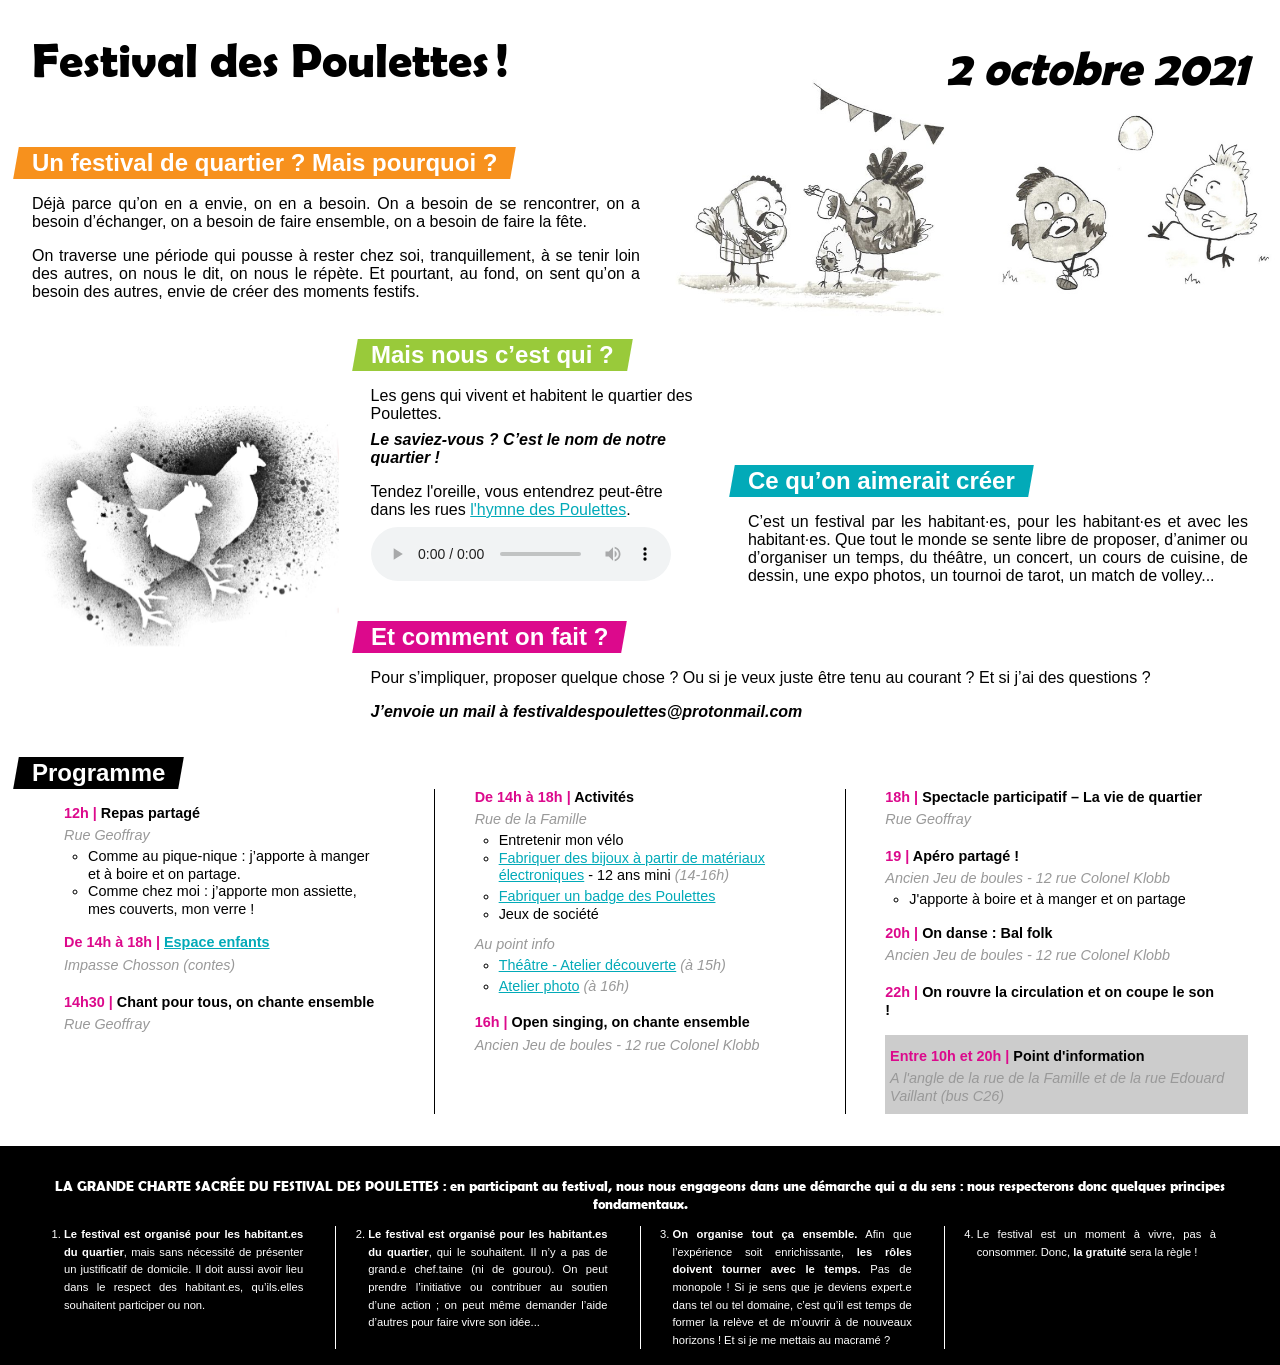
==== index.html @ a2ec7b3c "Bijoux" ====
<!DOCTYPE html>
<html lang="en">
<head>
  <meta http-equiv="Content-Type" content="text/html; charset=UTF-8">
  <meta name="viewport" content="width=device-width, initial-scale=1.0">
  <link href="./style.css" rel="stylesheet">
  <link
    rel="stylesheet"
    href="https://cdnjs.cloudflare.com/ajax/libs/animate.css/4.1.1/animate.min.css"
  />
  <title>Festival des Poulettes !</title>
</head>
  <body class="main">
    <main>
      <h1 class="animate__animated animate__bounceInLeft">Festival des Poulettes&nbsp;!<em class="animate__animated animate__bounceInRight animate__delay-1s">2 octobre 2021</em></h1>
      <div id="part1">
        <h2 class="animate__animated animate__flipInX animate__delay-2s">Un festival de quartier ? Mais pourquoi ?</h2>
        <p>Déjà parce qu’on en a envie, on en a besoin. On a besoin de se rencontrer, on a besoin d’échanger, on a besoin de faire ensemble, on a besoin de faire la fête.</p>
        <p>On traverse une période qui pousse à rester chez soi, tranquillement, à se tenir loin des autres, on nous le dit, on nous le répète. Et pourtant, au fond, on sent qu’on a besoin des autres, envie de créer des moments festifs.</p>
      </div>
      <div id="illu1">
        <img src="./assets/im1.jpg" />
        <img src="./assets/im3.jpg" />
      </div>
      <div id="illu2">
        <img src="./assets/im2.jpg" />
      </div>
      <div id="wrapper">
        <div id="part2">
          <h2 class="animate__animated animate__flipInX animate__delay-2s">Mais nous c’est qui ?</h2>
          <p>Les gens qui vivent et habitent le quartier des Poulettes. <em>Le saviez-vous ? C’est le nom de notre quartier !</em></p>
          <p>Tendez l'oreille, vous entendrez peut-être dans les rues <a href="./assets/Chanson des Poulettes.pdf">l'hymne des Poulettes</a>.
            <audio src="./assets/Chanson des Poulettes - Score.mp3" controls></audio>
          </p>
        </div>
        <div id="part3">
          <h2 class="animate__animated animate__flipInX animate__delay-2s">Ce qu’on aimerait créer</h2>
          <p>C’est un festival par les habitant·es, pour les habitant·es et avec les habitant·es. Que tout le monde se sente libre de proposer, d’animer ou d’organiser un temps, du théâtre, un concert, un cours de cuisine, de dessin, une expo photos, un tournoi de tarot, un match de volley...</p>
        </div>
        <div id="part4">
          <h2 class="animate__animated animate__flipInX animate__delay-2s">Et comment on fait ?</h2>
          <p>Pour s’impliquer, proposer quelque chose ? Ou si je veux juste être tenu au courant ? Et si j’ai des questions ?</p>
          <p><em style="text-align:left">J’envoie un mail à 
            <a href="#" class="cryptedmail" data-name="festivaldespoulettes" data-domain="protonmail" data-tld="com" onclick="window.location.href = 'mailto:' + this.dataset.name + '@' + this.dataset.domain + '.' + this.dataset.tld; return false;"></a></em></p>
        </div>
      </div>
      <div id="part5">
          <h2 class="animate__animated animate__flipInX animate__delay-2s">Programme</h2>
          <ol>
            <li style="display:none;">
              <em><b>11h | </b>Jeu de piste - les secrets du quartier</em>
              <i>Départ rue Geoffray</i>
            </li>
            <li>
              <em><b>12h | </b>Repas partagé</em>
              <i>Rue Geoffray</i>
              <ul>
                <li>Comme au pique-nique : j’apporte à manger et à boire et on partage.</li>
                <li>Comme chez moi : j’apporte mon assiette, mes couverts, mon verre !</li>
              </ul>
            </li>
            <li>
              <em><b>De 14h à 18h | </b><a href="./prog-comptine.html">Espace enfants</a></em>
              <i>Impasse Chosson (contes)</i>
            </li>
            <li>
              <em><b>14h30 | </b>Chant pour tous, on chante ensemble</em>
              <i>Rue Geoffray</i>
            </li>
            <li style="display:none;">
              <em><b>15h | </b>Jeu de piste - les secrets du quartier</em>
              Départ rue Geoffray
            </li>
            <li>
              <em><b>De 14h à 18h | </b>Activités</em>
              <i>Rue de la Famille</i>
              <ul style="margin-bottom:.8rem">
                <li>Entretenir mon vélo</li>
                <li><a href="./prog-bijoux.html">Fabriquer des bijoux à partir de matériaux électroniques</a> - 12 ans mini <i>(14-16h)</i></li>
                <li><a href="./prog-badge.html">Fabriquer un badge des Poulettes</a></li>
                <li>Jeux de société</li>
              </ul>
              <i>Au point info</i>
              <ul>
                <li><a href="./prog-theatre.html">Théâtre - Atelier découverte</a> <i>(à 15h)</i></li>
                <li><a href="./prog-photo.html">Atelier photo</a> <i>(à 16h)</i></li>
              </ul>
            </li>
            <li>
              <em><b>16h | </b>Open singing, on chante ensemble</em>
              <i>Ancien Jeu de boules - 12 rue Colonel Klobb</i>
            </li>

            <li>
              <em><b>18h | </b>Spectacle participatif – La vie de quartier</em>
              <i>Rue Geoffray</i>
            </li>
            <li>
              <em><b>19 | </b>Apéro partagé !</em>
              <i>Ancien Jeu de boules - 12 rue Colonel Klobb</i>
              <ul>
                <li>J'apporte à boire et à manger et on partage</li>
              </ul>
            </li>
            <li>
              <em><b>20h | </b>On danse : Bal folk</em>
              <i>Ancien Jeu de boules - 12 rue Colonel Klobb</i>
            </li>
            <li>
              <em><b>22h | </b>On rouvre la circulation et on coupe le son !</em>
            </li>

            <li class="highlight">
              <em><b>Entre 10h et 20h | </b>Point d'information</em>
              <i>A l'angle de la rue de la Famille et de la rue Edouard Vaillant (bus C26)</i>
            </li>

          </ol>
        </div>
    </main>
    <footer>
      <div class="inner">
        <p>LA GRANDE CHARTE SACRÉE DU FESTIVAL DES POULETTES : en participant au festival, nous nous engageons dans une démarche qui a du sens : nous respecterons donc quelques principes fondamentaux.</p>
        <ol>
          <li><em>Le festival est organisé pour les habitant.es du quartier</em>, mais sans nécessité de présenter un justificatif de domicile. Il doit aussi avoir lieu dans le respect des habitant.es, qu’ils.elles souhaitent participer ou non.</li>
          <li><em>Le festival est organisé pour les habitant.es du quartier</em>, qui le souhaitent. Il n’y a pas de grand.e chef.taine (ni de gourou). On peut prendre l’initiative ou contribuer au soutien d’une action ; on peut même demander l’aide d’autres pour faire vivre son idée...</li>
          <li><em>On organise tout ça ensemble.</em> Afin que l’expérience soit enrichissante, <em>les rôles doivent tourner avec le temps.</em> Pas de monopole ! Si je sens que je deviens expert.e dans tel ou tel domaine, c’est qu’il est temps de former la relève et de m’ouvrir à de nouveaux horizons ! Et si je me mettais au macramé ?</li>
          <li>Le festival est un moment à vivre, pas à consommer. Donc, <em>la gratuité</em> sera la règle !</li>
        </ol>
      </div>
    </footer>
  </body>
</html>
---- style.css ----
@font-face {
      font-family: "Berlin Sans";
      font-weight: bold;
      src: url("./assets/brlnsdb.ttf") ;
    }
    html, body{height:100%;font-family:Verdana, Geneva, Helvetica,Arial,sans-serif;}
    body {margin:0;}
    main {display:flex;flex-wrap: wrap;justify-content:space-between;padding:2rem;}
    footer {background:#000; color:#fff; min-height:5rem; padding:1rem 2rem;}
    footer p {font-family:"Berlin Sans", sans-serif;}
    img {max-height:15rem;max-width:100%;height:auto;z-index:-2;}
    main>div {position:relative;}
    #part1, #illu1 {flex-basis: 50%}
    #illu1 {display: flex;flex-direction: row;margin-top:-3rem;margin-right:-2rem;overflow:hidden;}
    #illu2 {align-self:center;text-align:center;}
    #part2, #part3 {align-self:end;}
    #part2 {flex-basis: 37%;}
    #part2  p {text-align: left}
    #part3 {flex-basis: 57%;}
    #part4 {flex-basis: 100%;}
    #part5 {flex-basis: 100%;}
    p {text-align: justify;}
    h1 {font-family:"Berlin Sans", sans-serif; font-size:3rem; margin-top:0; display:flex; justify-content: space-between;flex-basis:100%;flex-wrap:wrap;}
    h2 {display:inline-block;position: relative;background-color:currentColor;color:#fff;line-height:2rem;margin-bottom:0;}
    a {color:#02aab8;}
    audio {margin-top:.5rem;}
    #part1 h2 {background-color:#f7911d;}
    #part2 h2 {background-color:#99ca3a;}
    #part3 h2 {background-color:#02aab8}
    #part4 h2 {background-color:#dc098c;}
    #part2 em {display:block;}
    #part4 a {color:#000;font-weight:bold;text-decoration:none;}
    #part5 h2 {background-color:#000;}
    #part6 h2 {background-color:#000;}
    #wrapper {display: flex;flex-direction: row;flex: 1;flex-wrap:wrap;padding-left:2rem;justify-content:inherit}
    footer p {font-weight:bold;font-size:.9rem;text-align:center;}
    ol {display:flex;flex-direction:row;margin:0;padding:0;}
    ol>li {border-right: 1px solid #fff;flex-basis:25%;margin-left:2rem;padding-right:2rem;text-align:justify;font-size:.7rem;line-height:1.1rem;}
    ol>li:last-child {border-right:none}
    ol>li em {font-weight:bold; font-style: normal;}
    footer .inner, main {max-width:90rem;margin:auto;}
    #part5 ol {display:block; list-style: none;column-count: 3;column-rule: 1px solid #000;}
    #part5 ol>li {margin-top: 1rem;flex-basis:100%; break-inside: avoid;font-size:.9rem;}
    #part5 ol>li ul { margin:0; padding: 0 1.5rem;}
    #part5 ol>li em {display:block;margin-bottom:.3rem;}
    #part5 ol li {text-align:left;}
    #part5 b {display:inline;color:#dc098c;}
    #part5 i {font-style: italic;color:#999999 !important;padding-bottom:.2rem; display:inline-block;}
    main em {font-weight:bold;display:block;margin-top: .5rem;}
    h2:after {
    position: absolute;
    z-index: -1;
    content: "";
    right: -1rem;
    top: 0;
    height: 100%;
    width: 100%;
    background-color: inherit;
    transform: skewX(-10deg);
    }
    h2:before {
    z-index: -1;
    content: "";
    position: absolute;
    left: -1rem;
    top: 0;
    height: 100%;
    width: 100%;
    background-color: inherit;
    transform: skewX(-10deg);
    }
    .highlight { background:#ccc; padding:.3rem .3rem; }
    .detailbottom {text-align:center;}
    .detailbottom img {display:block;margin:auto;}
    .detailbottom a {display:inline;color:#fff !important;}
    .cryptedmail:after {content: attr(data-name) "@" attr(data-domain) "." attr(data-tld);}
    .cryptedphone:after {content: attr(data-name1) " " attr(data-name2) " " attr(data-name3) " " attr(data-name4) " " attr(data-name5);}

  @media screen and (max-width: 1023px) {
    #part1, #part2, #part3, #part4, #illu1, #illu2, #wrapper, footer li {flex-basis:100%;margin-bottom:1rem;border:none;padding-left:0;}
    footer ol {flex-wrap:wrap;}
    #part5 ol {column-count:1;}
    #illu1 {justify-content:center;margin:0;}
    #illu2 {order:1;}
    h1 {font-size:2rem;}
    h2 {font-size:1.3rem;}
    h1 em {text-align:right;flex-basis:100%;}
  }
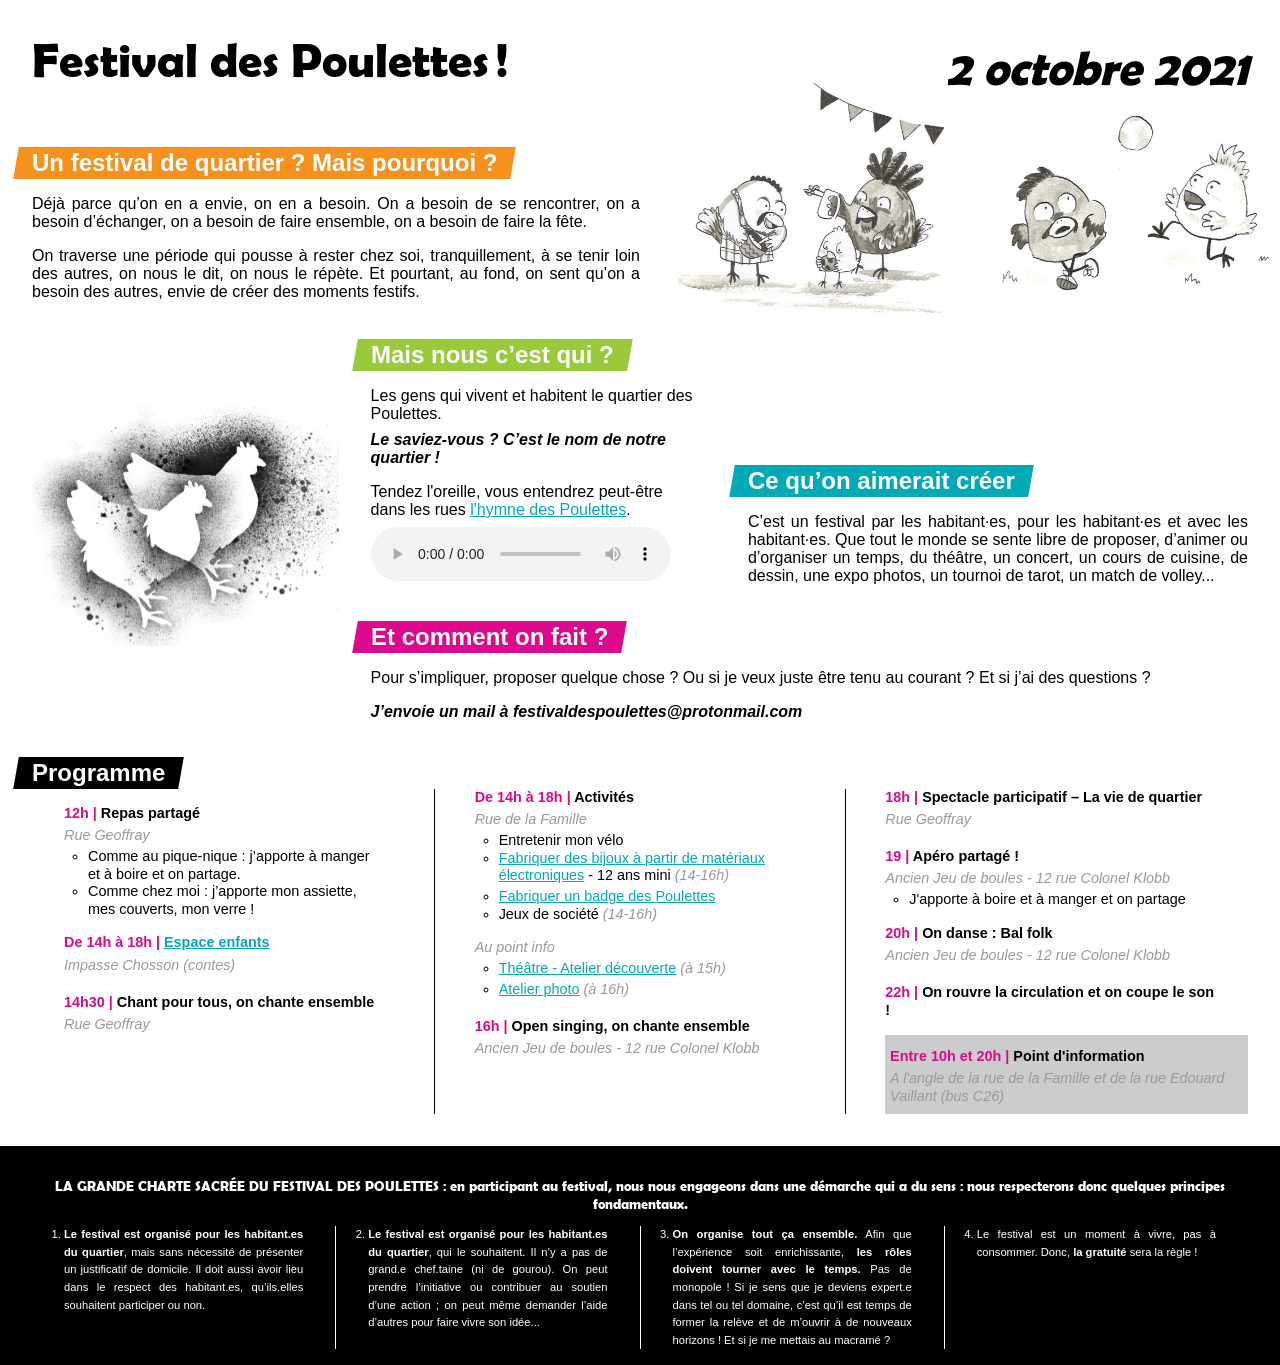
==== commit ace78001: "Update index.html Horaires" ====
--- a/index.html
+++ b/index.html
@@ -78,7 +78,7 @@
                 <li>Entretenir mon vélo</li>
                 <li><a href="./prog-bijoux.html">Fabriquer des bijoux à partir de matériaux électroniques</a> - 12 ans mini <i>(14-16h)</i></li>
                 <li><a href="./prog-badge.html">Fabriquer un badge des Poulettes</a></li>
-                <li>Jeux de société</li>
+                <li>Jeux de société <i>(14-16h)</i></li>
               </ul>
               <i>Au point info</i>
               <ul>
@@ -130,4 +130,4 @@
       </div>
     </footer>
   </body>
-</html>+</html>
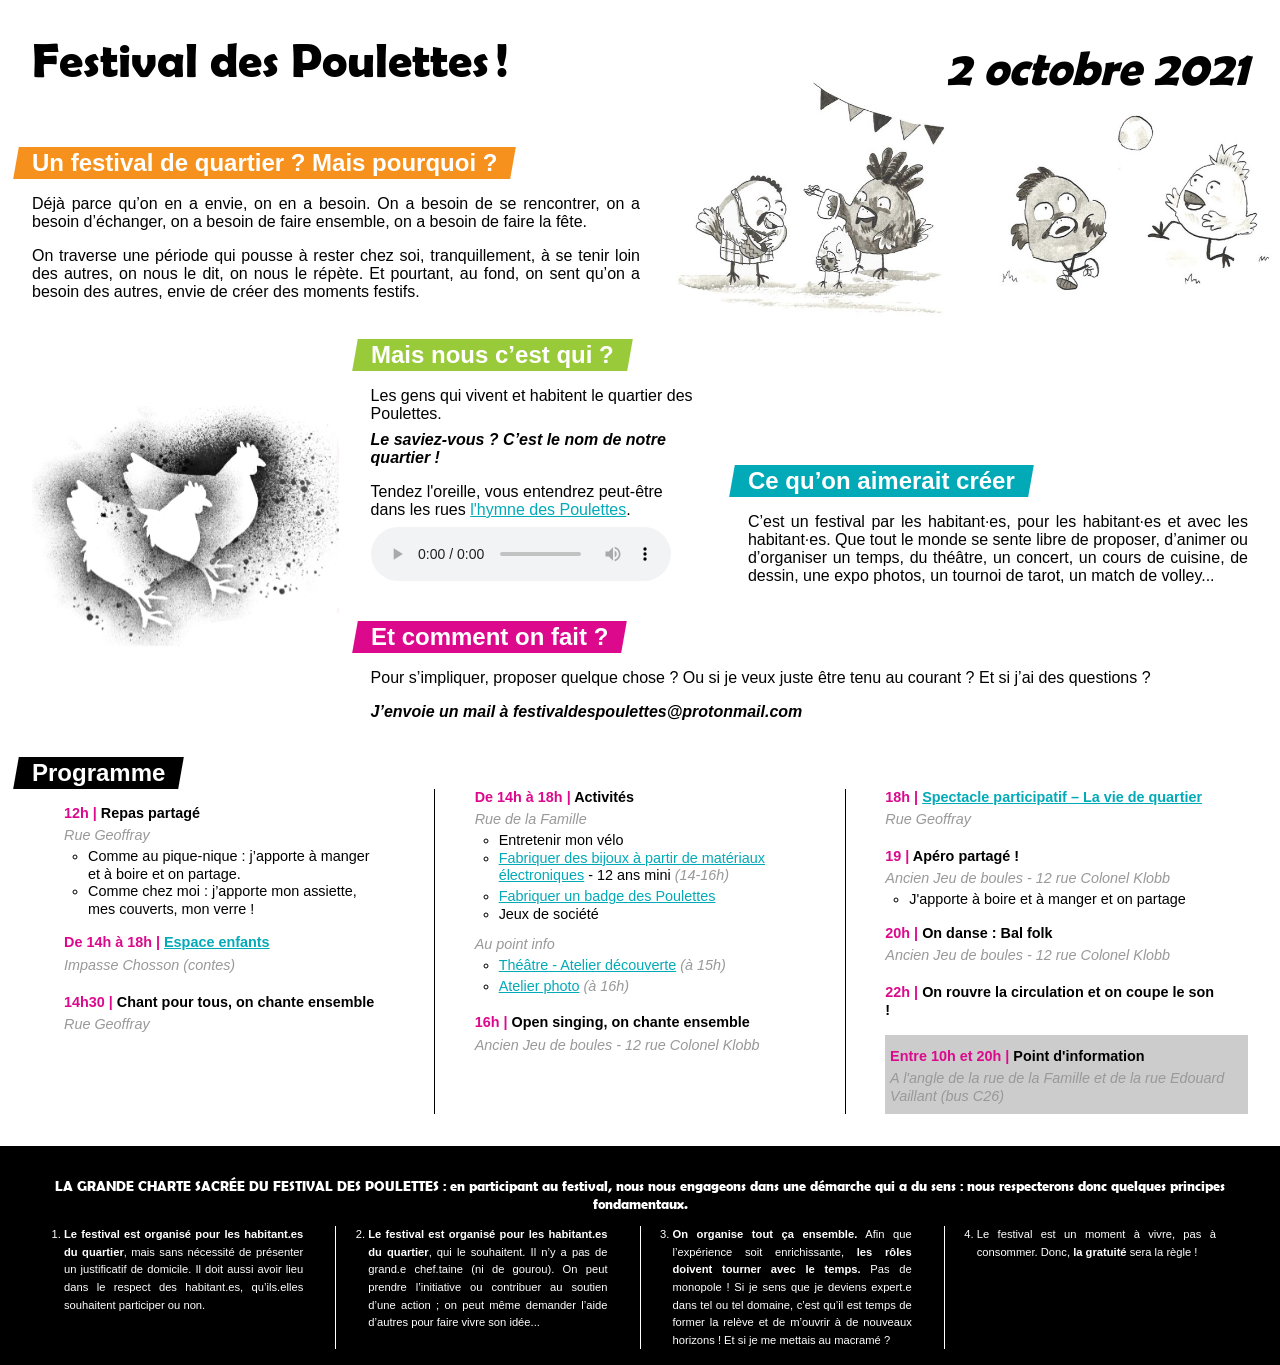
==== commit 564b17b9: "spectacle" ====
--- a/index.html
+++ b/index.html
@@ -78,7 +78,7 @@
                 <li>Entretenir mon vélo</li>
                 <li><a href="./prog-bijoux.html">Fabriquer des bijoux à partir de matériaux électroniques</a> - 12 ans mini <i>(14-16h)</i></li>
                 <li><a href="./prog-badge.html">Fabriquer un badge des Poulettes</a></li>
-                <li>Jeux de société <i>(14-16h)</i></li>
+                <li>Jeux de société</li>
               </ul>
               <i>Au point info</i>
               <ul>
@@ -92,7 +92,7 @@
             </li>
 
             <li>
-              <em><b>18h | </b>Spectacle participatif – La vie de quartier</em>
+              <em><b>18h | </b><a href="./prog-spectacle.html">Spectacle participatif – La vie de quartier</a></em>
               <i>Rue Geoffray</i>
             </li>
             <li>
@@ -130,4 +130,4 @@
       </div>
     </footer>
   </body>
-</html>
+</html>
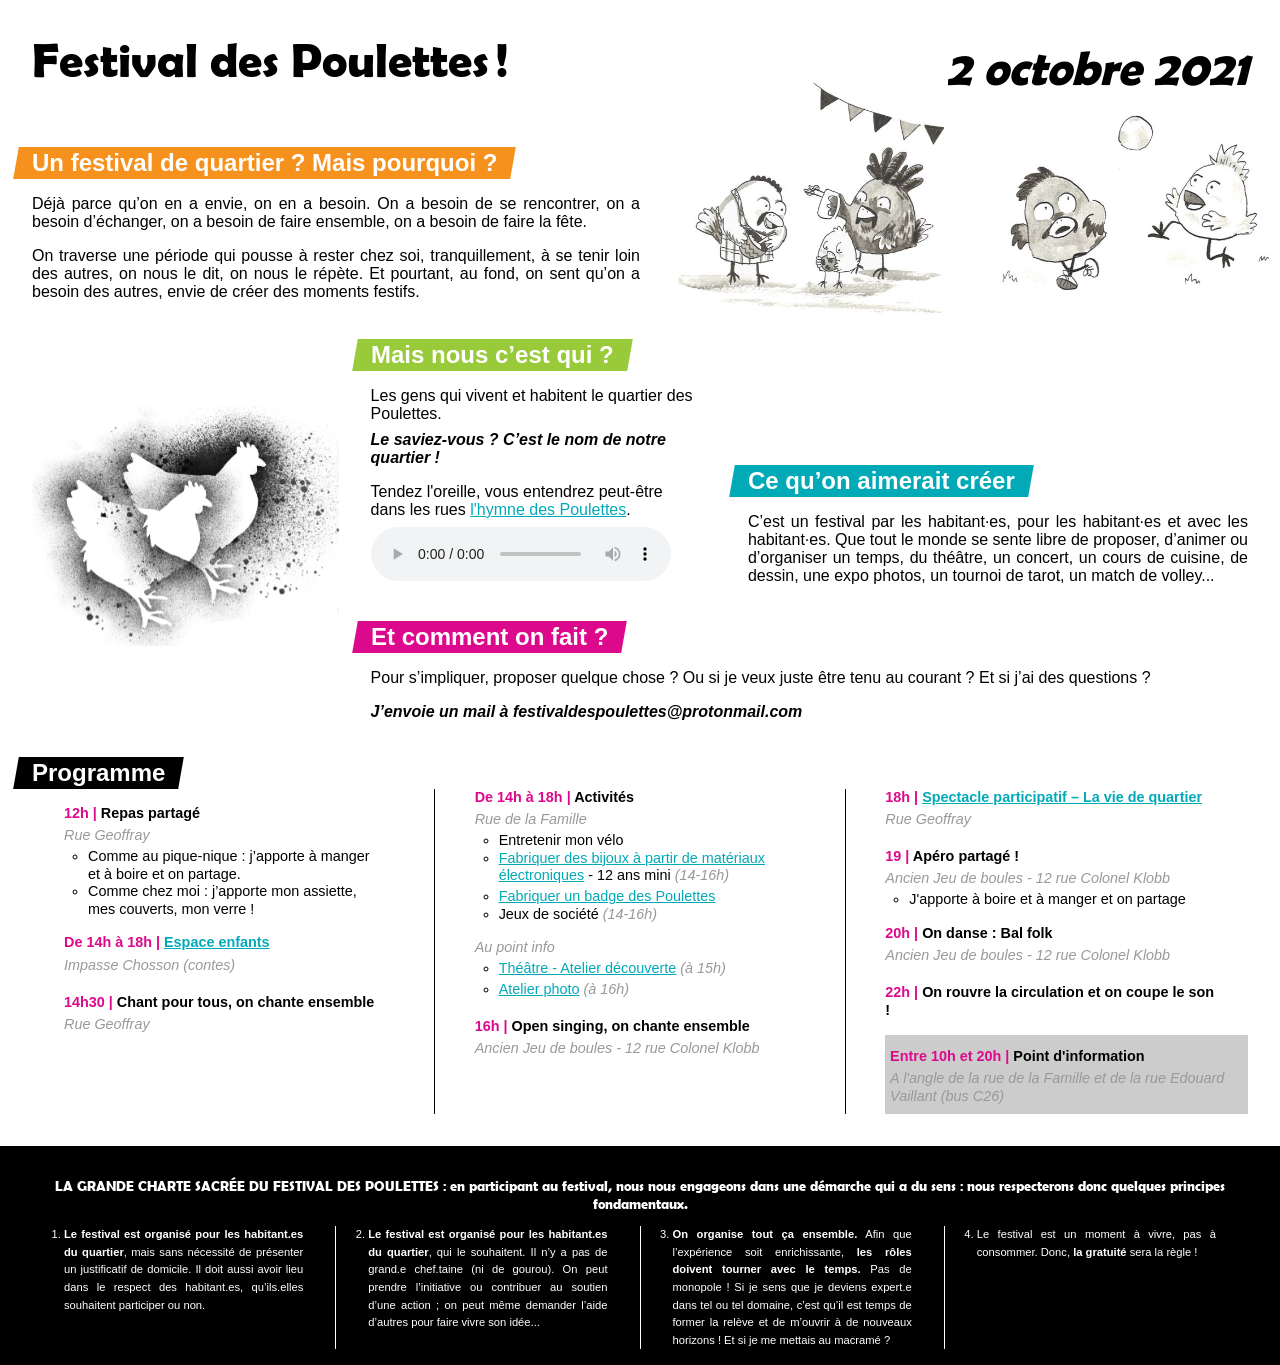
==== commit 74cf2247: "Merge branch 'master' of github.com:spocky/poulette" ====
--- a/index.html
+++ b/index.html
@@ -78,7 +78,7 @@
                 <li>Entretenir mon vélo</li>
                 <li><a href="./prog-bijoux.html">Fabriquer des bijoux à partir de matériaux électroniques</a> - 12 ans mini <i>(14-16h)</i></li>
                 <li><a href="./prog-badge.html">Fabriquer un badge des Poulettes</a></li>
-                <li>Jeux de société</li>
+                <li>Jeux de société <i>(14-16h)</i></li>
               </ul>
               <i>Au point info</i>
               <ul>
@@ -130,4 +130,4 @@
       </div>
     </footer>
   </body>
-</html>+</html>
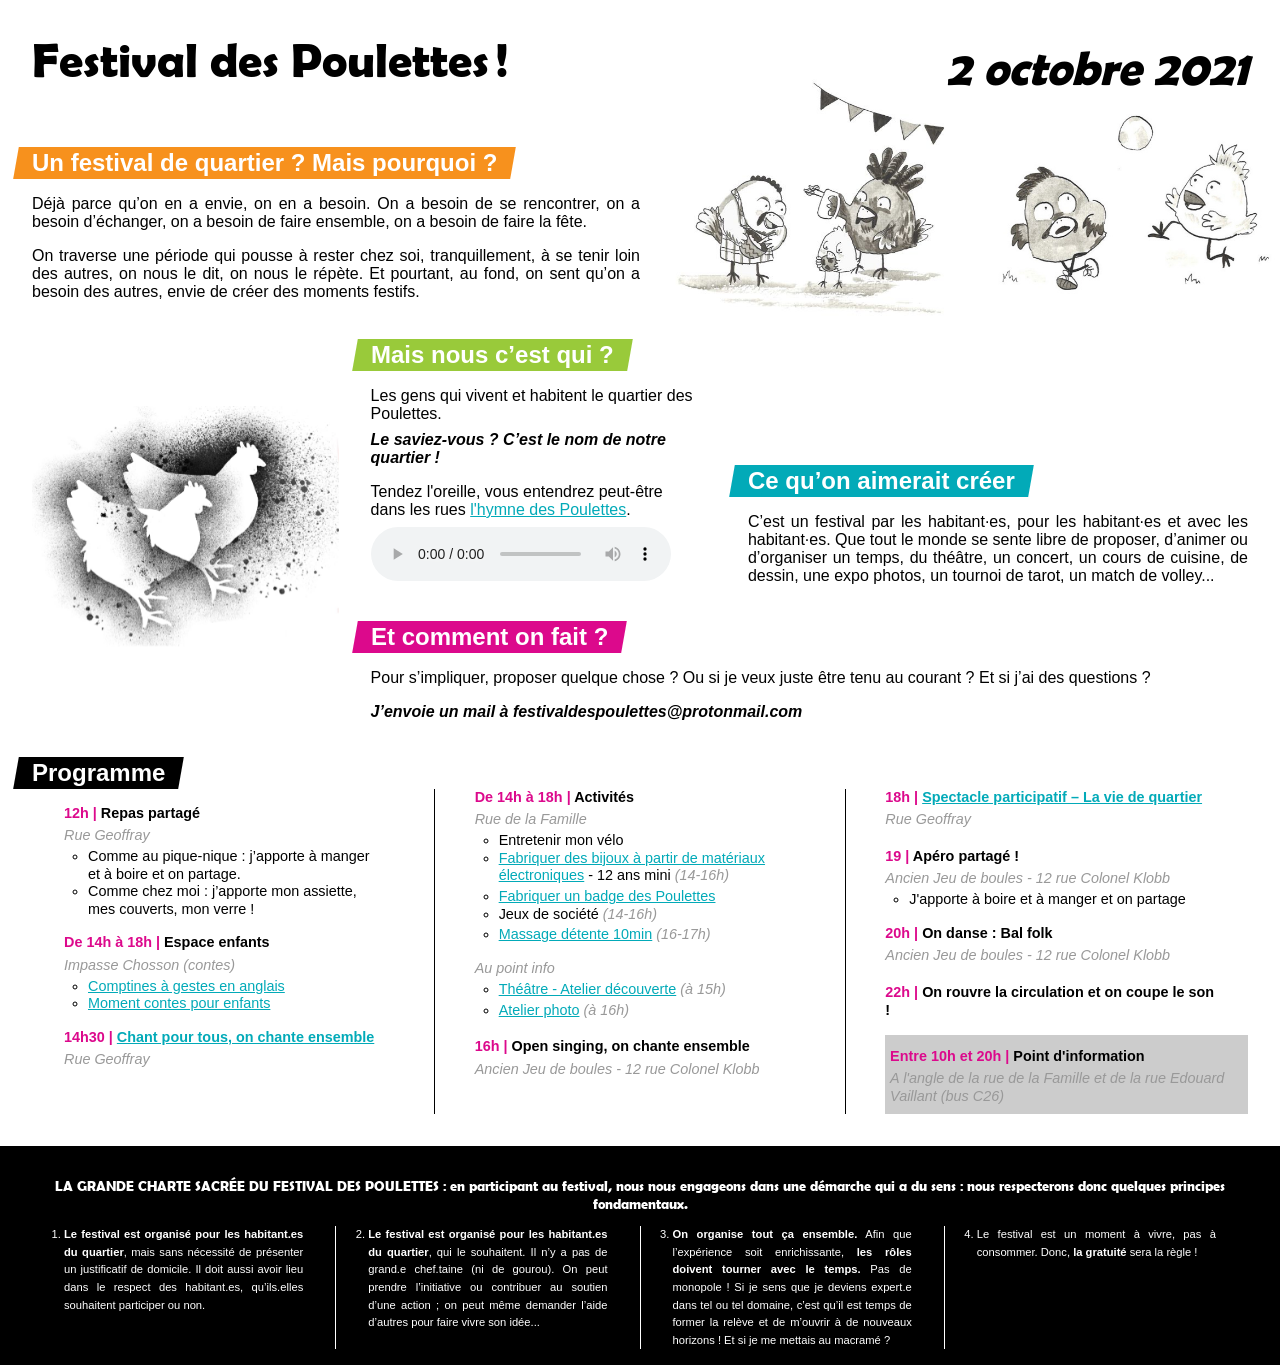
==== commit 26d6e90f: "Chants, contes, massages" ====
--- a/index.html
+++ b/index.html
@@ -60,11 +60,15 @@
               </ul>
             </li>
             <li>
-              <em><b>De 14h à 18h | </b><a href="./prog-comptine.html">Espace enfants</a></em>
+              <em><b>De 14h à 18h | </b>Espace enfants</em>
               <i>Impasse Chosson (contes)</i>
+              <ul>
+                <li><a href="./prog-comptine.html">Comptines à gestes en anglais</a></i></li>
+                <li><a href="./prog-contes.html">Moment contes pour enfants</a></li>
+              </ul>
             </li>
             <li>
-              <em><b>14h30 | </b>Chant pour tous, on chante ensemble</em>
+              <em><b>14h30 | </b><a href="./prog-chant.html">Chant pour tous, on chante ensemble</a></em>
               <i>Rue Geoffray</i>
             </li>
             <li style="display:none;">
@@ -79,6 +83,7 @@
                 <li><a href="./prog-bijoux.html">Fabriquer des bijoux à partir de matériaux électroniques</a> - 12 ans mini <i>(14-16h)</i></li>
                 <li><a href="./prog-badge.html">Fabriquer un badge des Poulettes</a></li>
                 <li>Jeux de société <i>(14-16h)</i></li>
+                <li><a href="./prog-massage.html">Massage détente 10min</a> <i>(16-17h)</i></li>
               </ul>
               <i>Au point info</i>
               <ul>
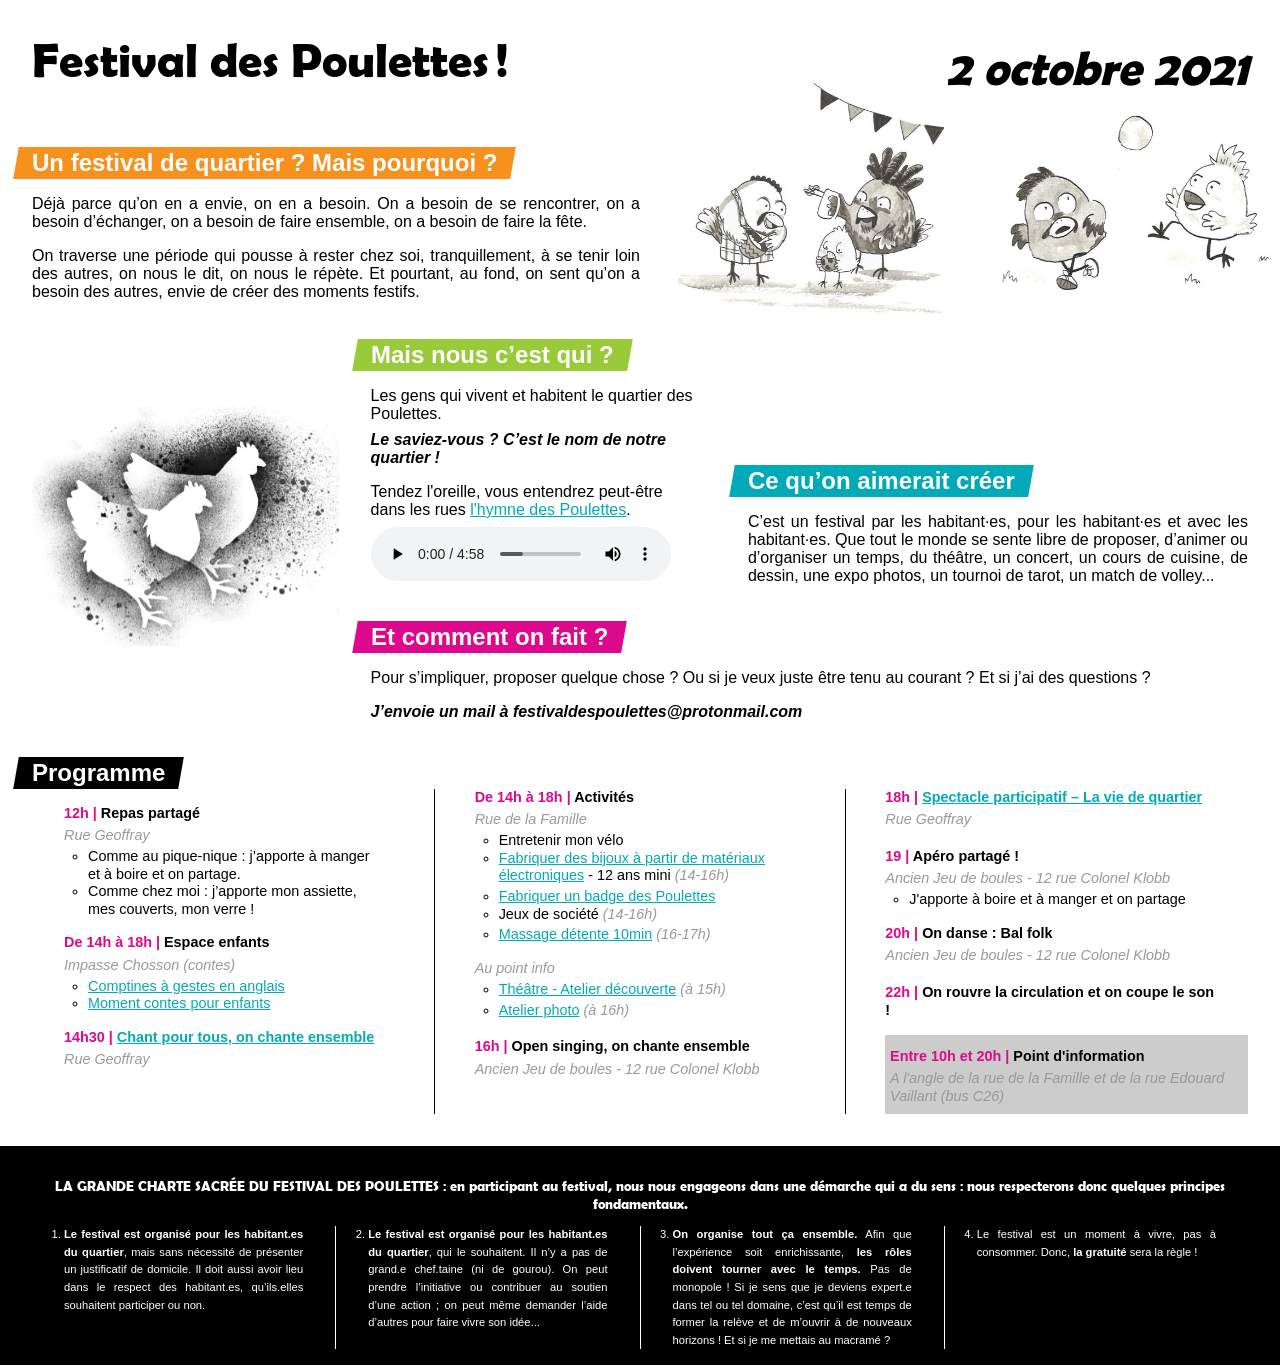
==== commit d673880e: "Mise à jour Chanson des Poulettes" ====
--- a/index.html
+++ b/index.html
@@ -29,8 +29,8 @@
         <div id="part2">
           <h2 class="animate__animated animate__flipInX animate__delay-2s">Mais nous c’est qui ?</h2>
           <p>Les gens qui vivent et habitent le quartier des Poulettes. <em>Le saviez-vous ? C’est le nom de notre quartier !</em></p>
-          <p>Tendez l'oreille, vous entendrez peut-être dans les rues <a href="./assets/Chanson des Poulettes.pdf">l'hymne des Poulettes</a>.
-            <audio src="./assets/Chanson des Poulettes - Score.mp3" controls></audio>
+          <p>Tendez l'oreille, vous entendrez peut-être dans les rues <a href="./assets/LA chanson des Poulettes.pdf">l'hymne des Poulettes</a>.
+            <audio src="./assets/La chanson des Poulettes.mp3" controls></audio>
           </p>
         </div>
         <div id="part3">
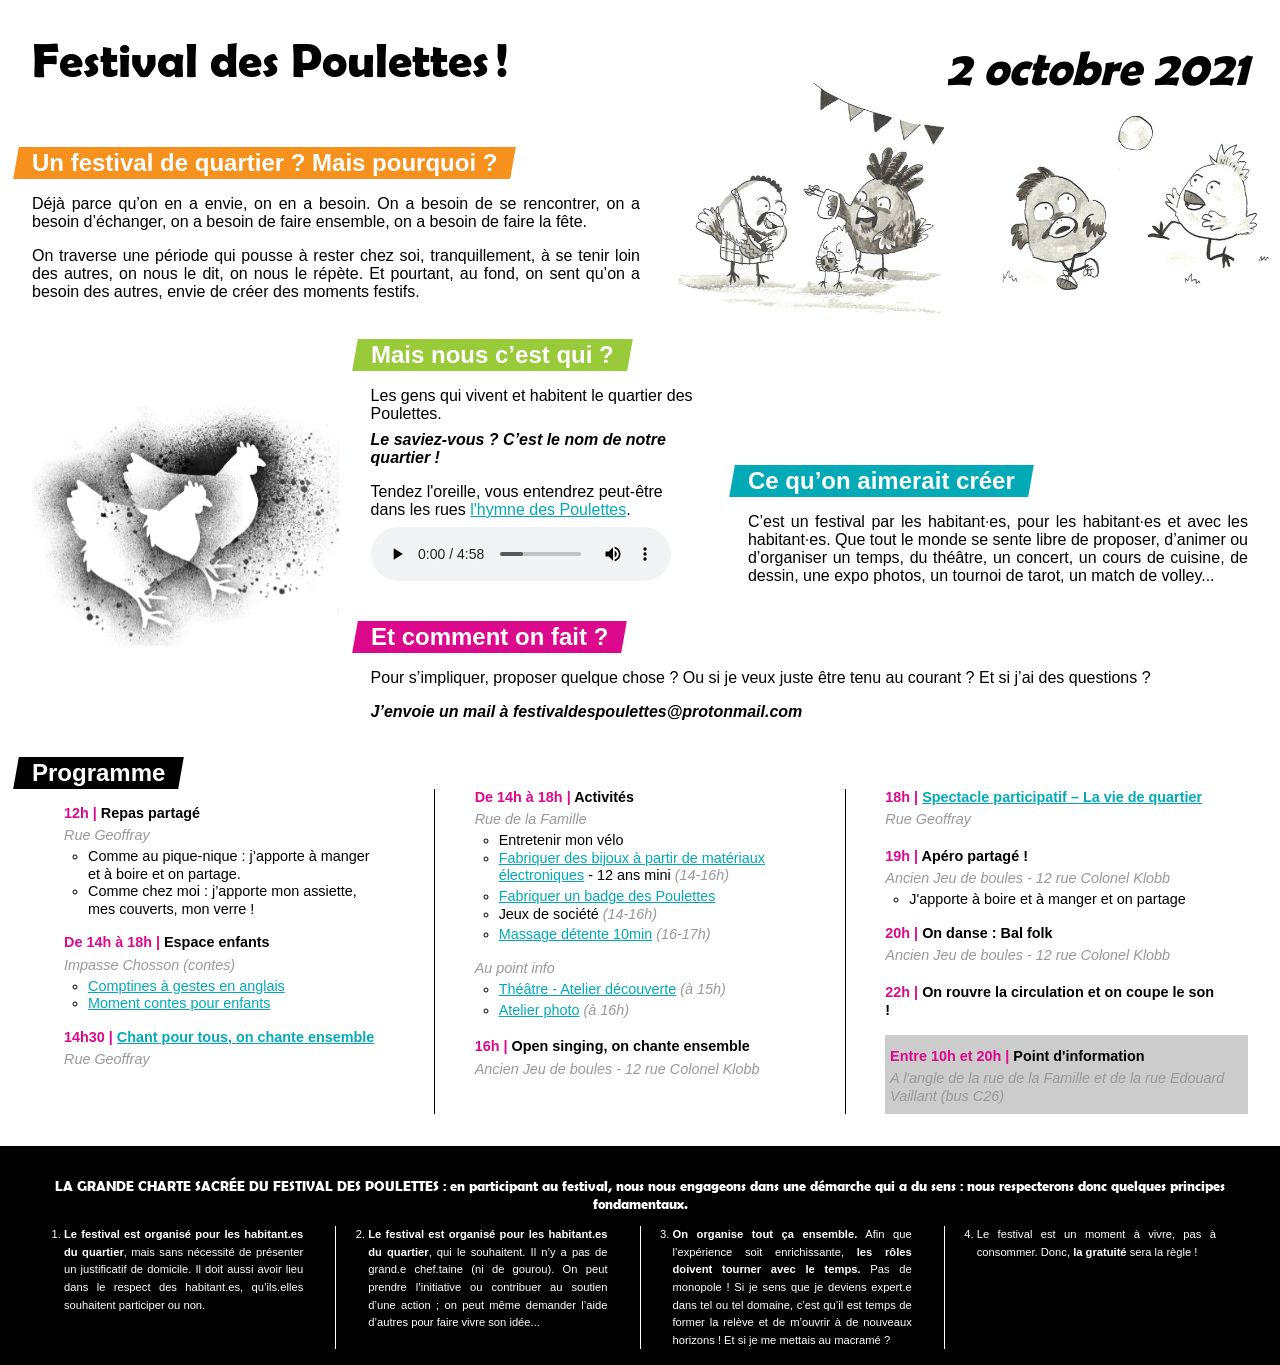
==== commit 5a447f0f: "Update index.html Typo" ====
--- a/index.html
+++ b/index.html
@@ -29,7 +29,7 @@
         <div id="part2">
           <h2 class="animate__animated animate__flipInX animate__delay-2s">Mais nous c’est qui ?</h2>
           <p>Les gens qui vivent et habitent le quartier des Poulettes. <em>Le saviez-vous ? C’est le nom de notre quartier !</em></p>
-          <p>Tendez l'oreille, vous entendrez peut-être dans les rues <a href="./assets/LA chanson des Poulettes.pdf">l'hymne des Poulettes</a>.
+          <p>Tendez l'oreille, vous entendrez peut-être dans les rues <a href="./assets/La chanson des Poulettes.pdf">l'hymne des Poulettes</a>.
             <audio src="./assets/La chanson des Poulettes.mp3" controls></audio>
           </p>
         </div>
@@ -101,7 +101,7 @@
               <i>Rue Geoffray</i>
             </li>
             <li>
-              <em><b>19 | </b>Apéro partagé !</em>
+              <em><b>19h | </b>Apéro partagé !</em>
               <i>Ancien Jeu de boules - 12 rue Colonel Klobb</i>
               <ul>
                 <li>J'apporte à boire et à manger et on partage</li>
